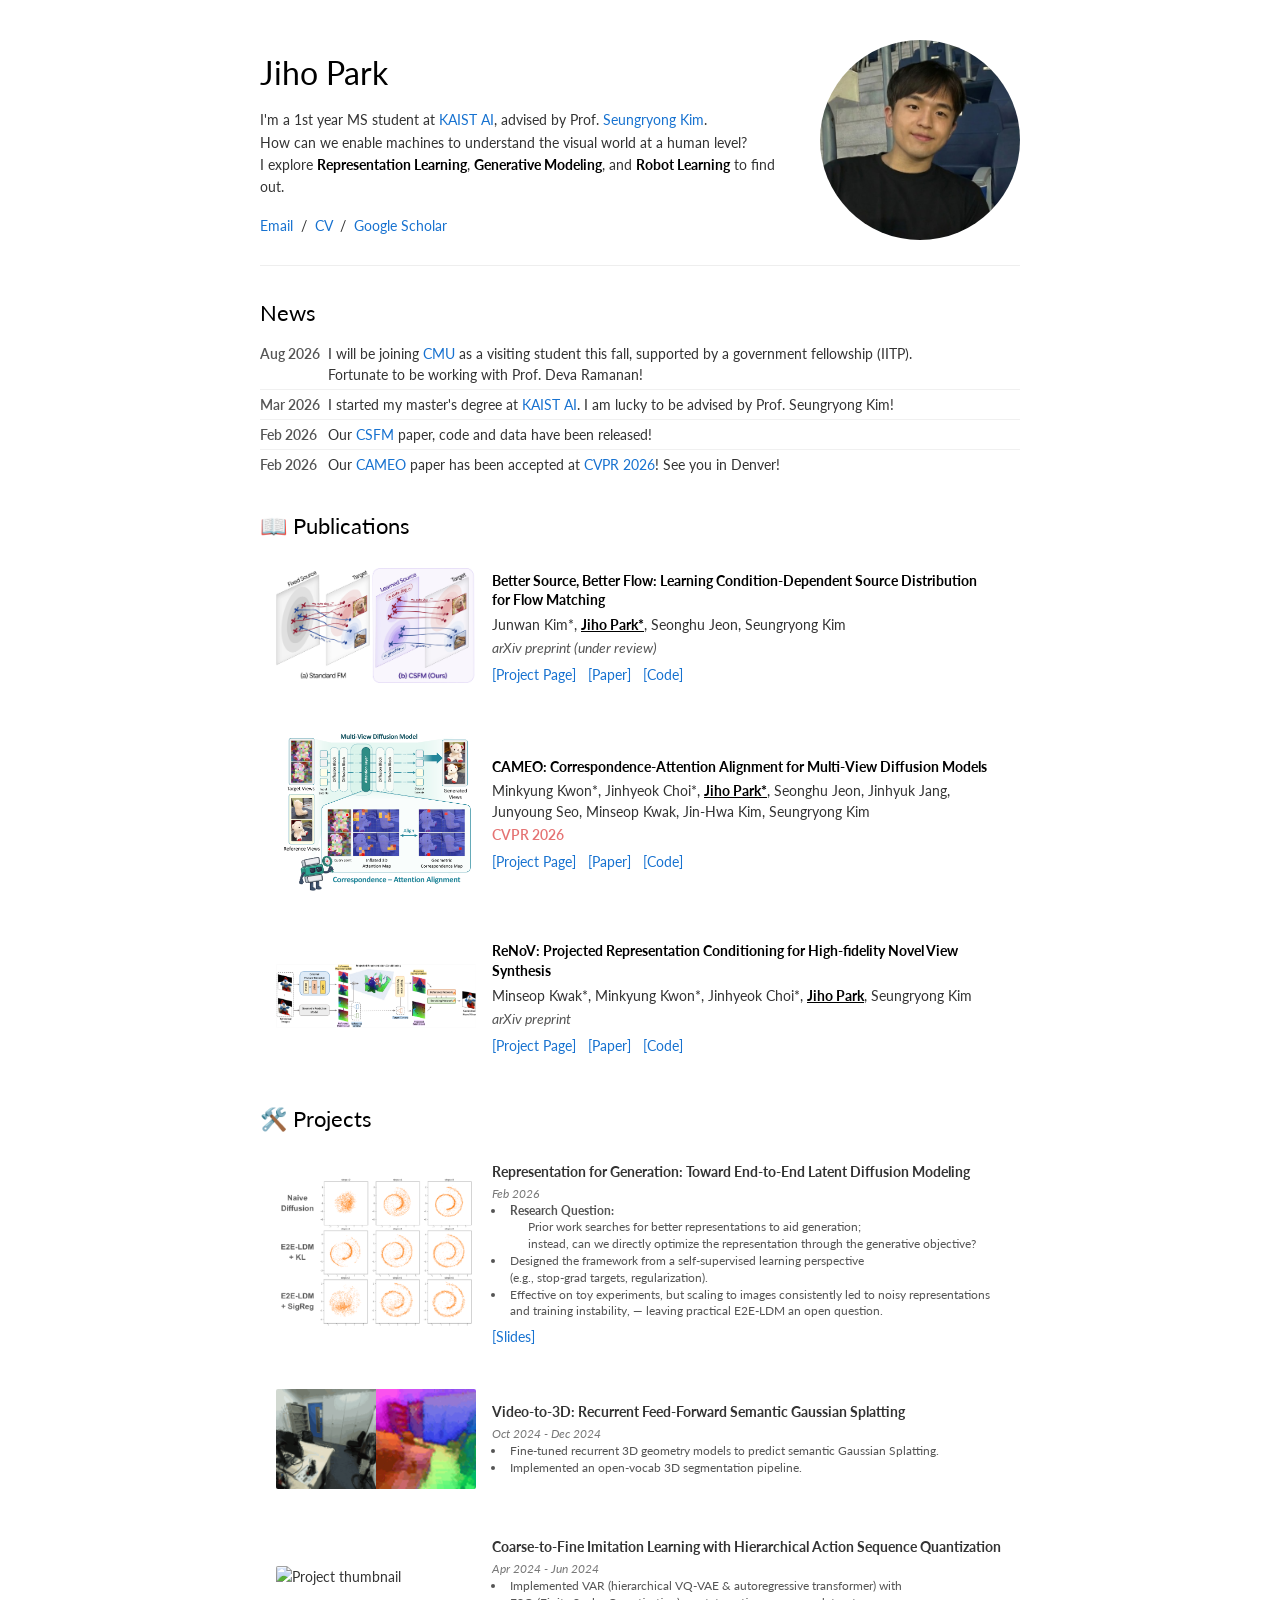
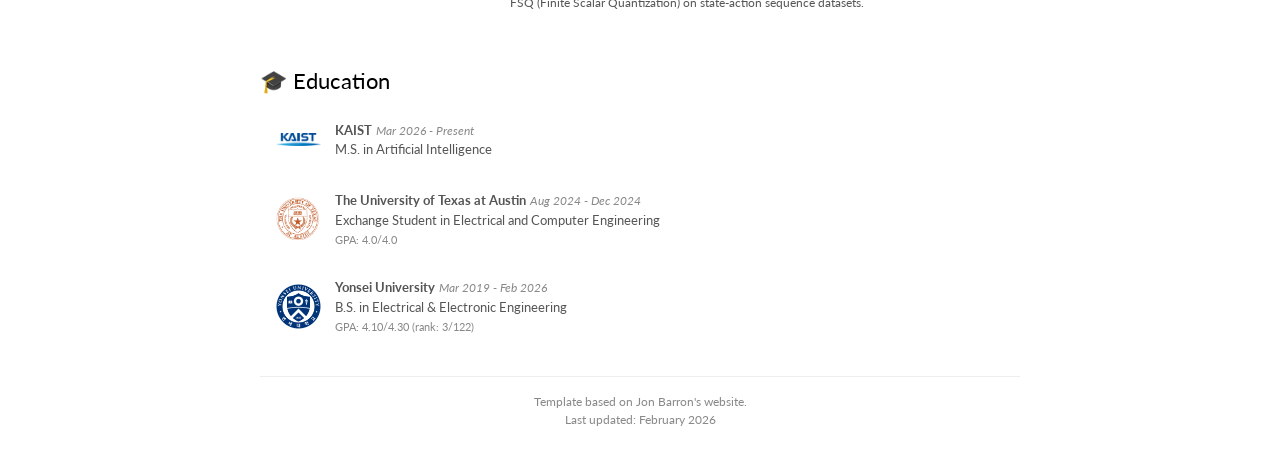
==== index.html @ e9a98a7d "d" ====
<!DOCTYPE HTML>
<html lang="en">
  <head>
    <meta http-equiv="Content-Type" content="text/html; charset=UTF-8">
    <title>Jiho Park</title>
    <meta name="author" content="Jiho Park">
    <meta name="viewport" content="width=device-width, initial-scale=1">
    <link rel="shortcut icon" href="images/favicon.ico" type="image/x-icon">
    <link rel="stylesheet" type="text/css" href="stylesheet.css">
  </head>

  <body>
    <div class="container">
      <!-- Introduction Section (seohong.me style) -->
      <section class="intro-section">
        <div class="intro-content">
          <h1 class="name"> Jiho Park</h1>
          <!-- 👋 Hi! -->
          <!-- <p class="pronunciation">[pronunciation guide]</p> -->

          <p class="bio">
            I'm a 1st year MS student at <a href="https://gsai.kaist.ac.kr/">KAIST AI</a>, advised by Prof. <a href="https://cvlab.kaist.ac.kr/">Seungryong Kim</a>. 
            <br> How can we enable machines to understand the visual world at a human level?
            <br> I explore <strong>Representation Learning</strong>, <strong>Generative Modeling</strong>, and <strong>Robot Learning</strong> to find out.
          </p>

          <p class="research-question"> 
            <!-- <em> How can we enable machine to understand the visual world in human-level where it can percieve, think, and action? 
              <br> Representation Learning? Generative Modeling? World Modeling?
              <br> My research goal is to build a generalizable visual foundation model that can percieve, think, and action.
            </em> -->

            <!-- <br> A1. Generative Modeling

                 <br> A2. Representation Learning

                 <br> A3. Both? -->

            </em>
          </p>

          <p class="links">
            <a href="mailto:jihop00@kaist.ac.kr">Email</a> &nbsp;/&nbsp;
            <a href="data/cv.pdf">CV</a> &nbsp;/&nbsp;
            <a href="https://scholar.google.com/citations?user=1nWhimQAAAAJ&hl">Google Scholar</a> 
            <!-- &nbsp;/&nbsp; -->
            <!-- <a href="https://github.com/">GitHub</a> &nbsp;/&nbsp; -->
            <!-- <a href="https://twitter.com/">Twitter</a> -->
          </p>
        </div>
        <div class="intro-photo">
          <img src="images/profile.JPG" alt="Profile photo">
        </div>
      </section>

      <!-- News Section -->
      <section class="news-section">
        <h2> News</h2>
        <ul class="news-list">
          <li><span class="news-date">Aug 2026</span><span class="news-text">I will be joining <a href="https://www.cmu.edu/">CMU</a> as a visiting student this fall, supported by a government fellowship (IITP). <br>Fortunate to be working with Prof. Deva Ramanan!</span></li>
          <li><span class="news-date">Mar 2026</span><span class="news-text">I started my master's degree at <a href="https://gsai.kaist.ac.kr/">KAIST AI</a>. I am lucky to be advised by Prof. Seungryong Kim!</span></li>
          <li><span class="news-date">Feb 2026</span><span class="news-text">Our <a href="https://junwankimm.github.io/CSFM/">CSFM</a> paper, code and data have been released!</span></li>
          <li><span class="news-date">Feb 2026</span><span class="news-text">Our <a href="https://cvlab-kaist.github.io/CAMEO/">CAMEO</a> paper has been accepted at <a href="https://cvpr.thecvf.com/">CVPR 2026</a>! See you in Denver!</span></li>
        </ul>
      </section>

      <!-- Research Section -->
      <section class="research-section">
        <h2>📖 Publications</h2>
        <!-- <p class="research-intro">
          I'm interested in [your research interests]. Representative papers are <span class="highlight">highlighted</span>.
        </p> -->

        <!-- Publications (whwjdqls.github.io style) -->
        <div class="publications">

          <!-- Example Publication 1 - Highlighted -->
          <div class="publication">
            <div class="pub-thumbnail">
              <img src="images/csfm.png" alt="Paper thumbnail">
            </div>
            <div class="pub-content">
              <a href="https://junwankimm.github.io/CSFM/" class="pub-title">Better Source, Better Flow: Learning Condition-Dependent Source Distribution 
                <br> for Flow Matching</a>
              <p class="pub-authors">
                <a href="https://junwankimm.github.io/">Junwan Kim*</a>,
                <strong>Jiho Park*</strong>,
                <a href="https://jeonseonghu.github.io/about-me">Seonghu Jeon</a>,
                <a href="https://cvlab.kaist.ac.kr/members">Seungryong Kim</a>
              </p>
              <p class="pub-venue"><em>arXiv preprint (under review)</em> </p>
              <!-- <p class="pub-description">
                A brief description of what this paper does and its main contribution to the field.
              </p> -->
              <p class="pub-links">
                <a href="https://junwankimm.github.io/CSFM/">[Project Page]</a>
                <a href="https://arxiv.org/abs/2602.05951">[Paper]</a>
                <a href="https://github.com/junwankimm/CSFM">[Code]</a>
              </p>
            </div>
          </div>

          <!-- CAMEO - CVPR 2026 -->
          <div class="publication">
            <div class="pub-thumbnail">
              <img src="images/cameo.png" alt="CAMEO thumbnail">
            </div>
            <div class="pub-content">
              <a href="https://cvlab-kaist.github.io/CAMEO/" class="pub-title">CAMEO: Correspondence-Attention Alignment for Multi-View Diffusion Models</a>
              <p class="pub-authors">
                <a href="https://mkxdxdxd.github.io/">Minkyung Kwon*</a>,
                <a href="https://wlsguur.github.io/">Jinhyeok Choi*</a>,
                <strong>Jiho Park*</strong>,
                <a href="https://jeonseonghu.github.io/about-me">Seonghu Jeon</a>,
                <a href="#">Jinhyuk Jang</a>,
                <a href="https://j0seo.github.io/">Junyoung Seo</a>,
                <a href="https://mskwak01.github.io/">Minseop Kwak</a>,
                <a href="https://wityworks.com/">Jin-Hwa Kim</a>,
                <a href="https://cvlab.kaist.ac.kr/members">Seungryong Kim</a>
              </p>
              <p class="pub-venue venue-top">CVPR 2026</p>
              <p class="pub-links">
                <a href="https://cvlab-kaist.github.io/CAMEO/">[Project Page]</a>
                <a href="https://arxiv.org/abs/2512.03045">[Paper]</a>
                <a href="https://github.com/cvlab-kaist/CAMEO">[Code]</a>
              </p>
            </div>
          </div>

          <!-- ReNoV - arXiv 2026 -->
          <div class="publication">
            <div class="pub-thumbnail">
              <img src="images/renov.png" alt="ReNoV thumbnail">
            </div>
            <div class="pub-content">
              <a href="https://cvlab-kaist.github.io/ReNoV/" class="pub-title">ReNoV: Projected Representation Conditioning for High-fidelity Novel View Synthesis</a>
              <p class="pub-authors">
                <a href="https://mskwak01.github.io/">Minseop Kwak*</a>,
                <a href="https://mkxdxdxd.github.io/">Minkyung Kwon*</a>,
                <a href="https://wlsguur.github.io/">Jinhyeok Choi*</a>,
                <strong>Jiho Park</strong>,
                <a href="https://cvlab.kaist.ac.kr/members">Seungryong Kim</a>
              </p>
              <p class="pub-venue"><em>arXiv preprint</em></p>
              <p class="pub-links">
                <a href="https://cvlab-kaist.github.io/ReNoV/">[Project Page]</a>
                <a href="https://arxiv.org/abs/2602.12003">[Paper]</a>
                <a href="https://github.com/cvlab-kaist/ReNoV">[Code]</a>
              </p>
            </div>
          </div>

        </div>
      </section>

      <!-- Project Section -->
      <section class="project-section">
        <h2> 🛠️ Projects</h2>

        <div class="projects">

          <!-- Representation for Generation -->
          <div class="project">
            <div class="proj-thumbnail">
              <img src="images/e2e-ldm.png" alt="Project thumbnail">
            </div>
            <div class="proj-content">
              <strong>Representation for Generation: Toward End-to-End Latent Diffusion Modeling</strong>
              <br> <span class="proj-date">Feb 2026</span>
              <br>
              <ul class="proj-description">
                <li> <strong>Research Question:</strong>
                    <span style="display: block; padding-left: 1.5em;">Prior work searches for better representations to aid generation;</span>
                    <span style="display: block; padding-left: 1.5em;">instead, can we directly optimize the representation through the generative objective?</span>
                </li>
                <li> Designed the framework from a self-supervised learning perspective 
                    <br> (e.g., stop-grad targets, regularization). </li>
                <li> Effective on toy experiments, but scaling to images consistently led to noisy representations and training instability, — leaving practical E2E-LDM an open question. </li>
              </ul>
              <p class="proj-links">
                <a href="https://docs.google.com/presentation/d/1nLIMrtkv_9oDBEzfxybGbmDqcLBP3L-6F0j5tY3vqeA/edit?usp=sharing">[Slides]</a>
              </p>
            </div>
          </div>

          <!-- Example Project 1 -->
          <div class="project">
            <div class="proj-thumbnail">
              <img src="images/lsm.gif" alt="Project thumbnail">
            </div>
            <div class="proj-content">
              <strong>Video-to-3D: Recurrent Feed-Forward Semantic Gaussian Splatting</strong>
              <br> <span class="proj-date">Oct 2024 - Dec 2024</span>
              <br> 
              <ul class="proj-description">
                <li> Fine-tuned recurrent 3D geometry models to predict semantic Gaussian Splatting. </li>
                <li> Implemented an open-vocab 3D segmentation pipeline. </li>
              
              </ul>
              <!-- <p class="proj-links">
                <a href="#">[Demo]</a>
                <a href="#">[Code]</a>
              </p> -->
            </div>
          </div>

          <!-- Example Project 1 -->
          <div class="project">
            <div class="proj-thumbnail">
              <img src="images/varpolicy.gif" alt="Project thumbnail">
            </div>
            <div class="proj-content">
              <strong> Coarse-to-Fine Imitation Learning with Hierarchical Action Sequence Quantization</strong> 
              <br> <span class="proj-date">Apr 2024 - Jun 2024</span>
              <ul class="proj-description">
                <li> Implemented VAR (hierarchical VQ-VAE & autoregressive transformer) with
                  <br> FSQ (Finite Scalar Quantization) on state-action sequence datasets.</li>
              </ul>
              <!-- <br> - align -->
              <!-- <p class="proj-description">
                A short description of the project and what it does.
              </p> -->
              <!-- <p class="proj-links">
                <a href="#">[Demo]</a>
                <a href="#">[Code]</a>
              </p> -->
            </div>
          </div>


        </div>
      </section>

      <!-- Education Section -->
      <section class="education-section">
        <h2>🎓 Education</h2>
        <div class="education">
          <div class="edu-item">
            <div class="edu-logo">
              <img src="images/kaist_logo.png" alt="KAIST">
            </div>
            <div class="edu-content">
              <strong><a href="https://gsai.kaist.ac.kr/">KAIST</a></strong>
              <span class="edu-date">Mar 2026 - Present</span>
              <br><span class="edu-degree">M.S. in Artificial Intelligence</span>
            </div>
          </div>
          <div class="edu-item">
            <div class="edu-logo">
              <img src="images/utaustin_logo.png" alt="UT Austin">
            </div>
            <div class="edu-content">
              <strong><a href="https://www.ece.utexas.edu/">The University of Texas at Austin</a></strong>
              <span class="edu-date">Aug 2024 - Dec 2024</span>
              <br><span class="edu-degree">Exchange Student in Electrical and Computer Engineering</span>
              <br><span class="edu-gpa">GPA: 4.0/4.0</span>
            </div>
          </div>
          <div class="edu-item">
            <div class="edu-logo">
              <img src="images/yonsei_logo.png" alt="Yonsei University">
            </div>
            <div class="edu-content">
              <strong><a href="https://ee.yonsei.ac.kr/">Yonsei University</a></strong>
              <span class="edu-date">Mar 2019 - Feb 2026</span>
              <br><span class="edu-degree">B.S. in Electrical & Electronic Engineering</span>
              <br><span class="edu-gpa">GPA: 4.10/4.30 (rank: 3/122) </span>
            </div>
          </div>
        </div>
      </section>

      <!-- Footer -->
      <footer>
        <p>
          Template based on <a href="https://github.com/jonbarron/jonbarron.github.io">Jon Barron's website</a>.
          <br>
          Last updated: February 2026
        </p>
      </footer>
    </div>
  </body>
</html>
---- stylesheet.css ----
/* Google Fonts */
@import url('https://fonts.googleapis.com/css2?family=Lato:ital,wght@0,400;0,700;1,400&display=swap');

/* Reset and Base Styles */
* {
  margin: 0;
  padding: 0;
  box-sizing: border-box;
}

body {
  font-family: 'Lato', Verdana, Helvetica, sans-serif;
  font-size: 14px;
  line-height: 1.5;
  color: #333;
  background-color: #fff;
}

/* Container - matches Jon Barron template (800px) */
.container {
  max-width: 800px;
  margin: 0 auto;
  padding: 20px;
}

/* Links */
a {
  color: #1772d0;
  text-decoration: none;
}

a:hover {
  color: #f09228;
}

/* ==================== */
/* Introduction Section */
/* (seohong.me style)   */
/* ==================== */

.intro-section {
  display: flex;
  align-items: center;
  gap: 30px;
  margin-bottom: 30px;
  padding: 20px 0;
  border-bottom: 1px solid #eee;
}

.intro-content {
  flex: 1;
}

.intro-photo {
  flex-shrink: 0;
}

.intro-photo img {
  width: 200px;
  height: 200px;
  object-fit: cover;
  border-radius: 50%;
}

/* Name - prominent */
.name {
  font-size: 32px;
  font-weight: 400;
  color: #000;
  margin-bottom: 12px;
}

/* Pronunciation guide */
.pronunciation {
  font-size: 13px;
  color: #666;
  margin-bottom: 16px;
}

/* Bio paragraph */
.bio {
  font-size: 14px;
  line-height: 1.6;
  margin-bottom: 12px;
  color: #333;
}

.bio strong {
  color: #000;
}

/* Research question/statement */
.research-question {
  font-size: 14px;
  color: #555;
  margin-bottom: 16px;
  font-style: italic;
}

/* Links row */
.links {
  font-size: 14px;
  margin-top: 16px;
}

.links a {
  font-weight: 400;
}

/* ==================== */
/* Research Section     */
/* ==================== */

.news-section {
  margin-bottom: 30px;
}

.news-section h2 {
  font-size: 22px;
  font-weight: 400;
  color: #000;
  margin-bottom: 10px;
}

.news-list {
  list-style: none;
  padding: 0;
  margin: 0;
  font-size: 14px;
  color: #333;
  display: grid;
  grid-template-columns: max-content 1fr;
  column-gap: 8px;
}

.news-list li {
  display: grid;
  grid-template-columns: subgrid;
  grid-column: 1 / -1;
  padding: 4px 0;
  border-bottom: 1px solid #f0f0f0;
}

.news-list li:last-child {
  border-bottom: none;
}

.news-date {
  font-weight: 600;
  color: #555;
  white-space: nowrap;
}

.research-section {
  margin-bottom: 30px;
}

.research-section h2 {
  font-size: 22px;
  font-weight: 400;
  color: #000;
  margin-bottom: 10px;
}

.research-intro {
  font-size: 14px;
  color: #555;
  margin-bottom: 20px;
}

/* Highlight text */
span.highlight {
  background-color: #ffffd0;
  padding: 1px 3px;
}

/* ==================== */
/* Publications         */
/* (whwjdqls.github.io) */
/* ==================== */

.publications {
  display: flex;
  flex-direction: column;
  gap: 10px;
}

.publication {
  display: flex;
  align-items: center;
  gap: 16px;
  padding: 16px;
  border-radius: 4px;
}

.publication:hover {
  background-color: #f9f9f9;
}

/* Highlighted publication */
.publication.highlighted {
  background-color: #ffffd0;
}

.publication.highlighted:hover {
  background-color: #ffffc0;
}

/* Thumbnail */
.pub-thumbnail {
  flex-shrink: 0;
  width: 200px;
}

.pub-thumbnail img {
  width: 200px;
  height: auto;
  object-fit: contain;
  border-radius: 2px;
}

/* Publication content */
.pub-content {
  flex: 1;
}

/* Paper title */
.pub-title {
  font-size: 14px;
  font-weight: 700;
  color: #000;
  line-height: 1.4;
  display: block;
  margin-bottom: 4px;
}

.pub-title:hover {
  color: #1772d0;
}

/* Authors */
.pub-authors {
  font-size: 14px;
  color: #333;
  margin-bottom: 2px;
}

.pub-authors strong {
  color: #000;
  text-decoration: underline;
}

.pub-authors a {
  color: #333;
}

.pub-authors a:hover {
  color: #1772d0;
}

/* Venue */
.pub-venue {
  font-size: 14px;
  color: #555;
  margin-bottom: 6px;
}

/* Top venue highlight (CVPR, ICCV, NeurIPS, etc.) */
.pub-venue.venue-top {
  color: #e57373;
  font-weight: 600;
}

/* Award/highlight badge */
.pub-award {
  display: inline-block;
  background-color: #d9534f;
  color: white;
  font-size: 10px;
  font-weight: 700;
  padding: 1px 6px;
  border-radius: 2px;
  margin-left: 6px;
  text-transform: uppercase;
}

/* Description */
.pub-description {
  font-size: 14px;
  color: #555;
  line-height: 1.4;
  margin-bottom: 4px;
}

/* Links */
.pub-links {
  font-size: 14px;
}

.pub-links a {
  margin-right: 8px;
  color: #1772d0;
}

.pub-links a:hover {
  color: #f09228;
}

/* ==================== */
/* Projects Section     */
/* (simpler, less emphasis) */
/* ==================== */

.project-section {
  margin-bottom: 30px;
}

.project-section h2 {
  font-size: 22px;
  font-weight: 400;
  color: #000;
  margin-bottom: 10px;
}

.projects {
  display: flex;
  flex-direction: column;
  gap: 10px;
}

.project {
  display: flex;
  align-items: center;
  gap: 16px;
  padding: 16px;
  border-radius: 4px;
}

.project:hover {
  background-color: #f9f9f9;
}

/* Project thumbnail */
.proj-thumbnail {
  flex-shrink: 0;
  width: 200px;
}

.proj-thumbnail img {
  width: 200px;
  height: auto;
  object-fit: contain;
  border-radius: 2px;
}

/* Project content */
.proj-content {
  flex: 1;
}

/* Project title */
.proj-title {
  font-size: 14px;
  font-weight: 700;
  color: #1772d0;
  line-height: 1.4;
  display: block;
  margin-bottom: 4px;
}

.proj-title:hover {
  color: #f09228;
}

/* Project description */
.proj-description {
  font-size: 14px;
  color: #555;
  line-height: 1.4;
  margin-bottom: 6px;
}

ul.proj-description {
  padding-left: 1.2em;
  margin: 0 0 6px 0;
  font-size: 12px;
}

ul.proj-description li {
  padding-left: 0.3em;
}

.proj-date {
  font-size: 12px;
  color: #777;
  font-style: italic;
}

/* Project links */
.proj-links {
  font-size: 14px;
}

.proj-links a {
  margin-right: 8px;
  color: #1772d0;
}

.proj-links a:hover {
  color: #f09228;
}

/* ==================== */
/* Education Section    */
/* ==================== */

.education-section {
  margin-bottom: 30px;
}

.education-section h2 {
  font-size: 22px;
  font-weight: 400;
  color: #000;
  margin-bottom: 10px;
}

.education {
  display: flex;
  flex-direction: column;
  gap: 8px;
}

.edu-item {
  display: flex;
  align-items: center;
  gap: 14px;
  padding: 10px 16px;
  border-radius: 4px;
}

.edu-item:hover {
  background-color: #f9f9f9;
}

.edu-logo {
  flex-shrink: 0;
  width: 45px;
  height: 45px;
}

.edu-logo img {
  width: 45px;
  height: 45px;
  object-fit: contain;
}

.edu-content {
  flex: 1;
  line-height: 1.4;
}

.edu-content strong {
  color: #000;
  font-weight: 700;
  font-size: 14px;
}

.edu-content a {
  color: #555;
  font-size: 13px;
}

.edu-content a:hover {
  color: #1772d0;
}

.edu-date {
  font-size: 12px;
  color: #888;
  font-style: italic;
  margin-left: auto;
  white-space: nowrap;
}

.edu-degree {
  font-size: 13px;
  color: #555;
}

.edu-gpa {
  font-size: 11px;
  color: #888;
}

/* ==================== */
/* Footer               */
/* ==================== */

footer {
  margin-top: 30px;
  padding-top: 16px;
  border-top: 1px solid #eee;
  text-align: center;
}

footer p {
  font-size: 12px;
  color: #888;
}

footer a {
  color: #888;
}

footer a:hover {
  color: #1772d0;
}

/* ==================== */
/* Responsive Design    */
/* ==================== */

@media (max-width: 768px) {
  .intro-section {
    flex-direction: column-reverse;
    text-align: center;
    gap: 16px;
  }

  .intro-photo {
    margin: 0 auto;
  }

  .name {
    font-size: 28px;
  }

  .research-question {
    border-left: none;
    padding-left: 0;
    text-align: center;
  }

  .publication {
    flex-direction: column;
    align-items: center;
    text-align: center;
  }

  .pub-thumbnail {
    width: 100%;
    max-width: 200px;
  }

  .pub-thumbnail img {
    width: 100%;
    max-width: 200px;
  }

  .project {
    flex-direction: column;
    align-items: center;
    text-align: center;
  }

  .proj-thumbnail {
    width: 100%;
    max-width: 200px;
  }

  .proj-thumbnail img {
    width: 100%;
    max-width: 200px;
  }
}

@media (max-width: 480px) {
  .container {
    padding: 16px 12px;
  }

  .name {
    font-size: 24px;
  }
}
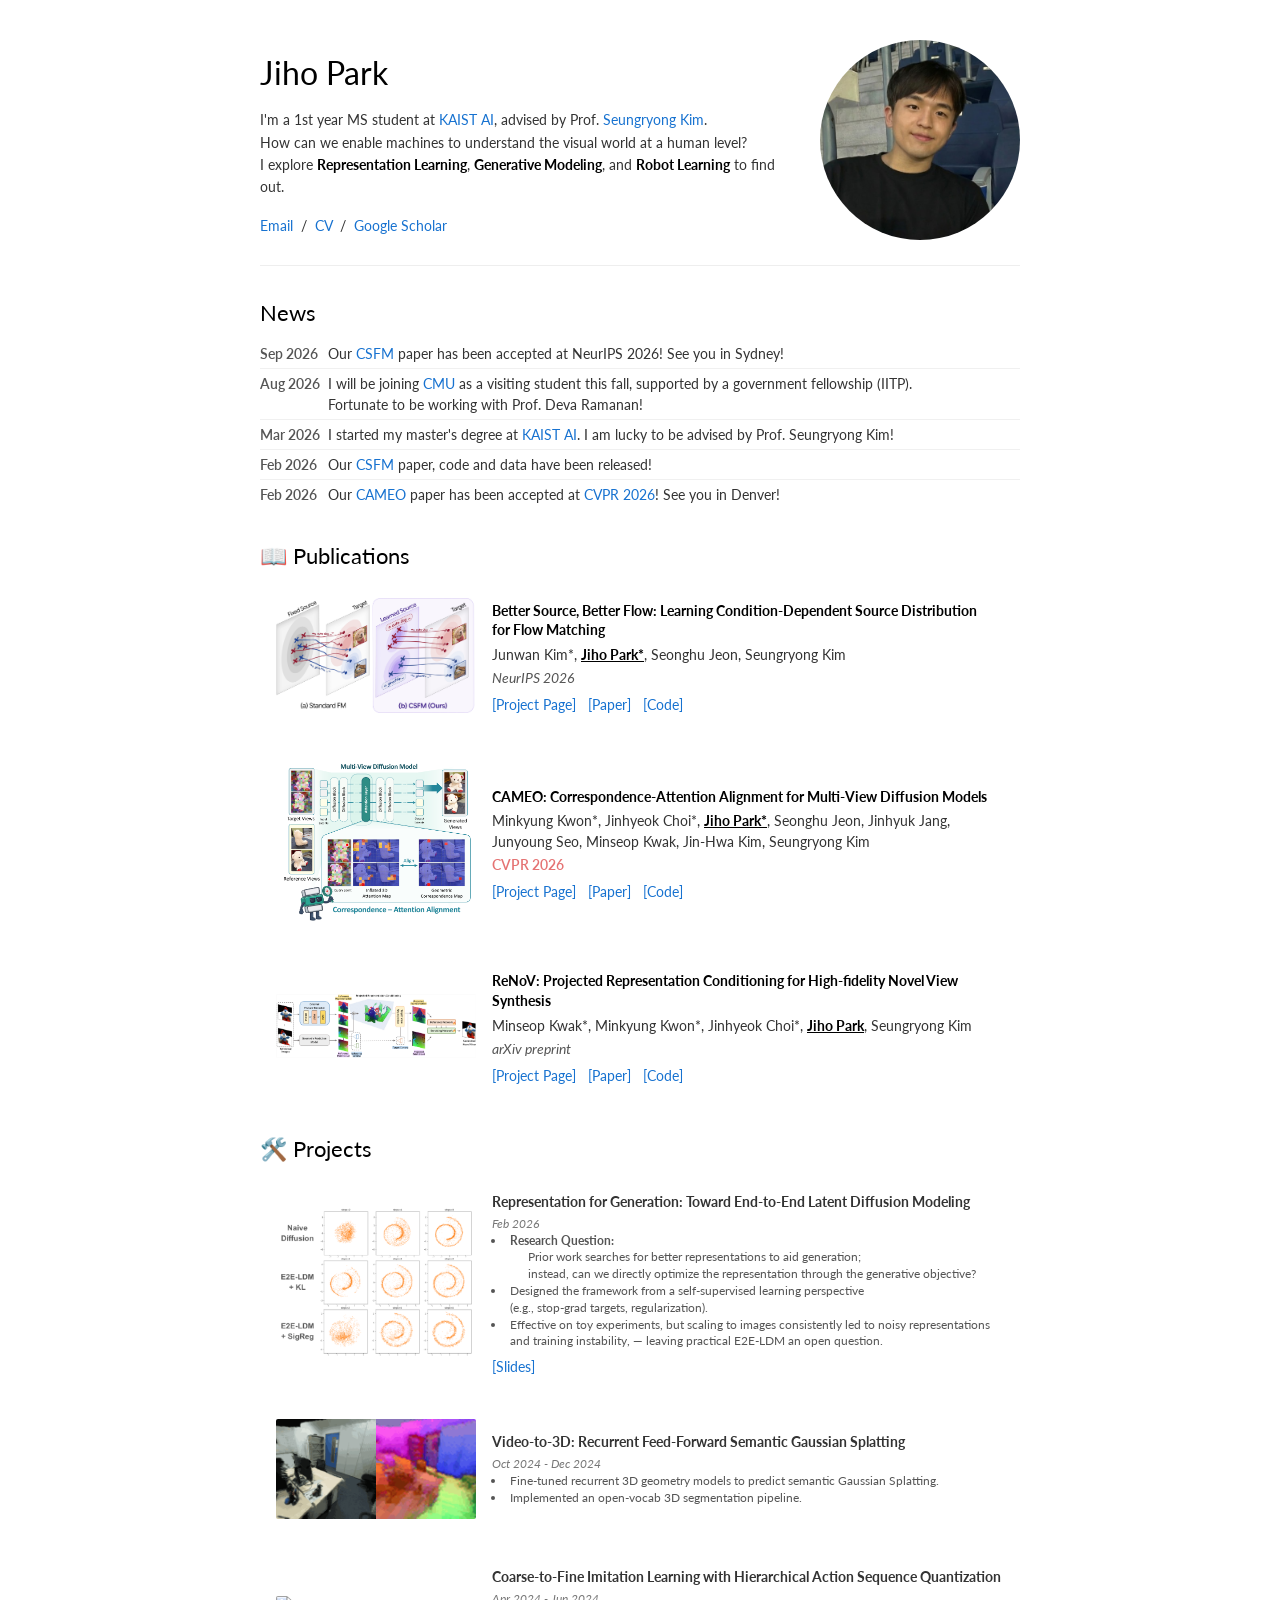
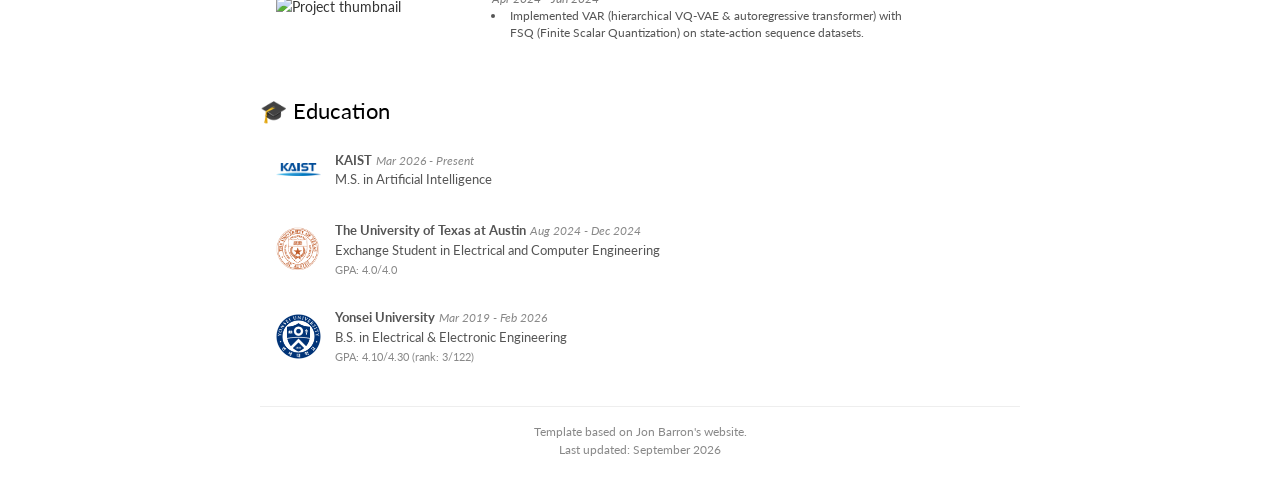
==== commit d4b57b26: "Update CSFM NeurIPS 2026 announcement" ====
--- a/index.html
+++ b/index.html
@@ -57,6 +57,7 @@
       <section class="news-section">
         <h2> News</h2>
         <ul class="news-list">
+          <li><span class="news-date">Sep 2026</span><span class="news-text">Our <a href="https://junwankimm.github.io/CSFM/">CSFM</a> paper has been accepted at NeurIPS 2026! See you in Sydney!</span></li>
           <li><span class="news-date">Aug 2026</span><span class="news-text">I will be joining <a href="https://www.cmu.edu/">CMU</a> as a visiting student this fall, supported by a government fellowship (IITP). <br>Fortunate to be working with Prof. Deva Ramanan!</span></li>
           <li><span class="news-date">Mar 2026</span><span class="news-text">I started my master's degree at <a href="https://gsai.kaist.ac.kr/">KAIST AI</a>. I am lucky to be advised by Prof. Seungryong Kim!</span></li>
           <li><span class="news-date">Feb 2026</span><span class="news-text">Our <a href="https://junwankimm.github.io/CSFM/">CSFM</a> paper, code and data have been released!</span></li>
@@ -88,7 +89,7 @@
                 <a href="https://jeonseonghu.github.io/about-me">Seonghu Jeon</a>,
                 <a href="https://cvlab.kaist.ac.kr/members">Seungryong Kim</a>
               </p>
-              <p class="pub-venue"><em>arXiv preprint (under review)</em> </p>
+              <p class="pub-venue"><em>NeurIPS 2026</em></p>
               <!-- <p class="pub-description">
                 A brief description of what this paper does and its main contribution to the field.
               </p> -->
@@ -275,7 +276,7 @@
         <p>
           Template based on <a href="https://github.com/jonbarron/jonbarron.github.io">Jon Barron's website</a>.
           <br>
-          Last updated: February 2026
+          Last updated: September 2026
         </p>
       </footer>
     </div>
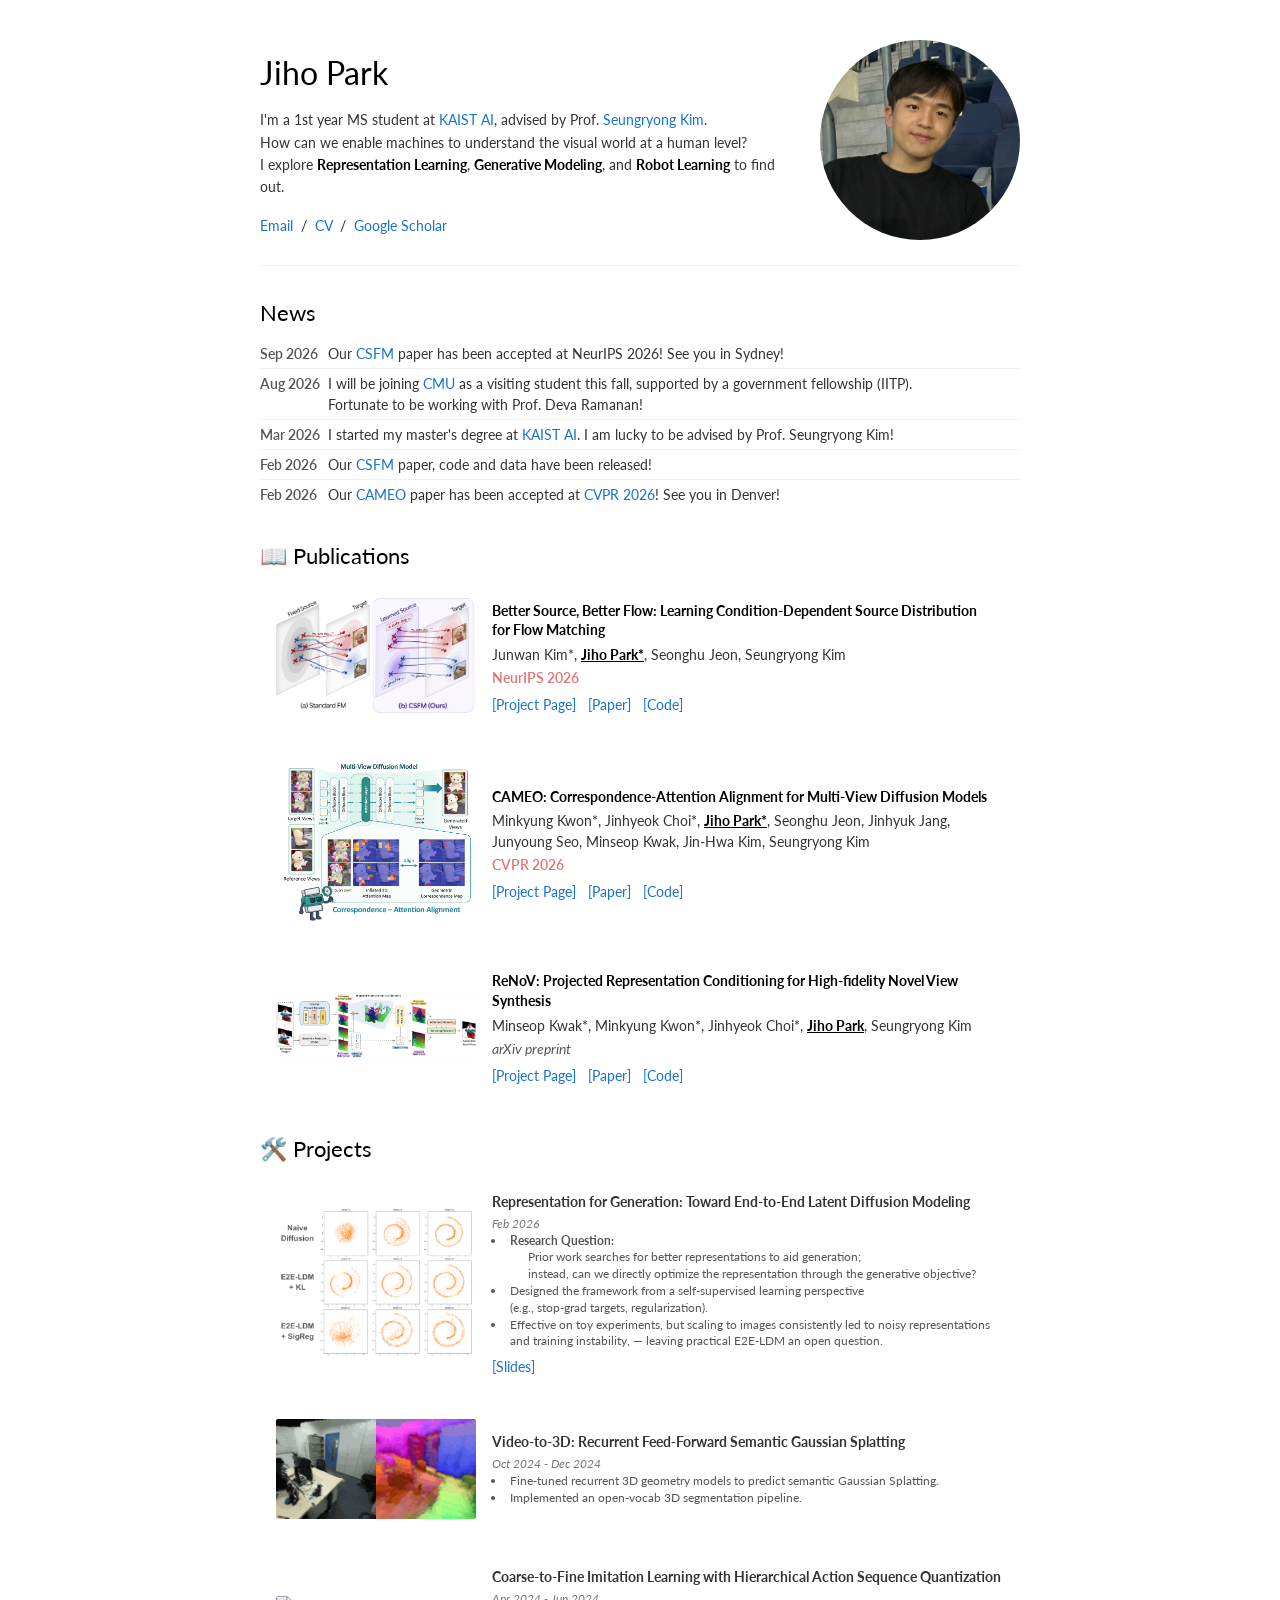
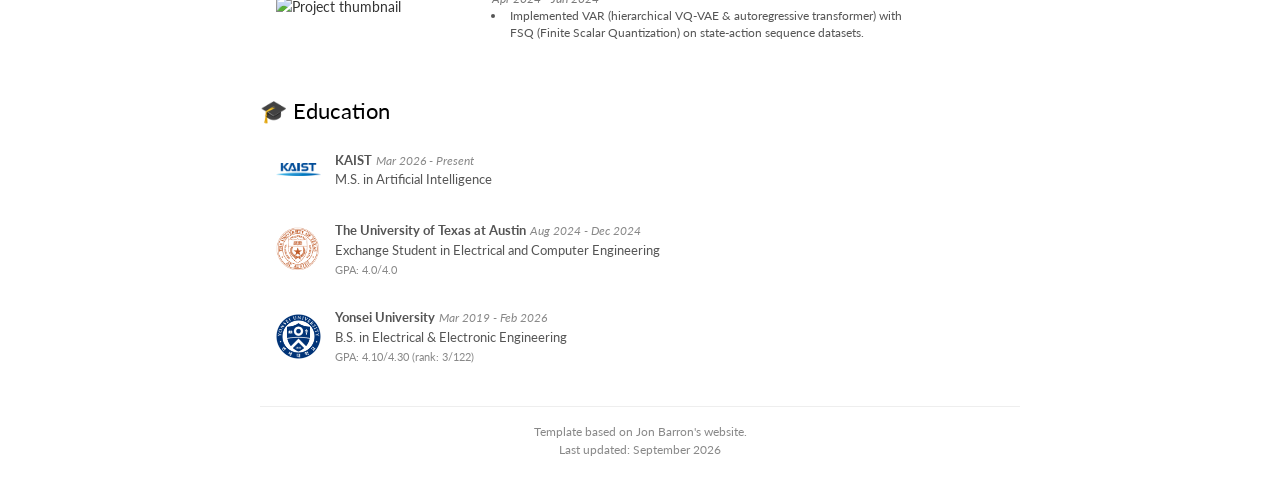
==== commit 97922f55: "Match NeurIPS venue styling to CVPR" ====
--- a/index.html
+++ b/index.html
@@ -89,7 +89,7 @@
                 <a href="https://jeonseonghu.github.io/about-me">Seonghu Jeon</a>,
                 <a href="https://cvlab.kaist.ac.kr/members">Seungryong Kim</a>
               </p>
-              <p class="pub-venue"><em>NeurIPS 2026</em></p>
+              <p class="pub-venue venue-top">NeurIPS 2026</p>
               <!-- <p class="pub-description">
                 A brief description of what this paper does and its main contribution to the field.
               </p> -->
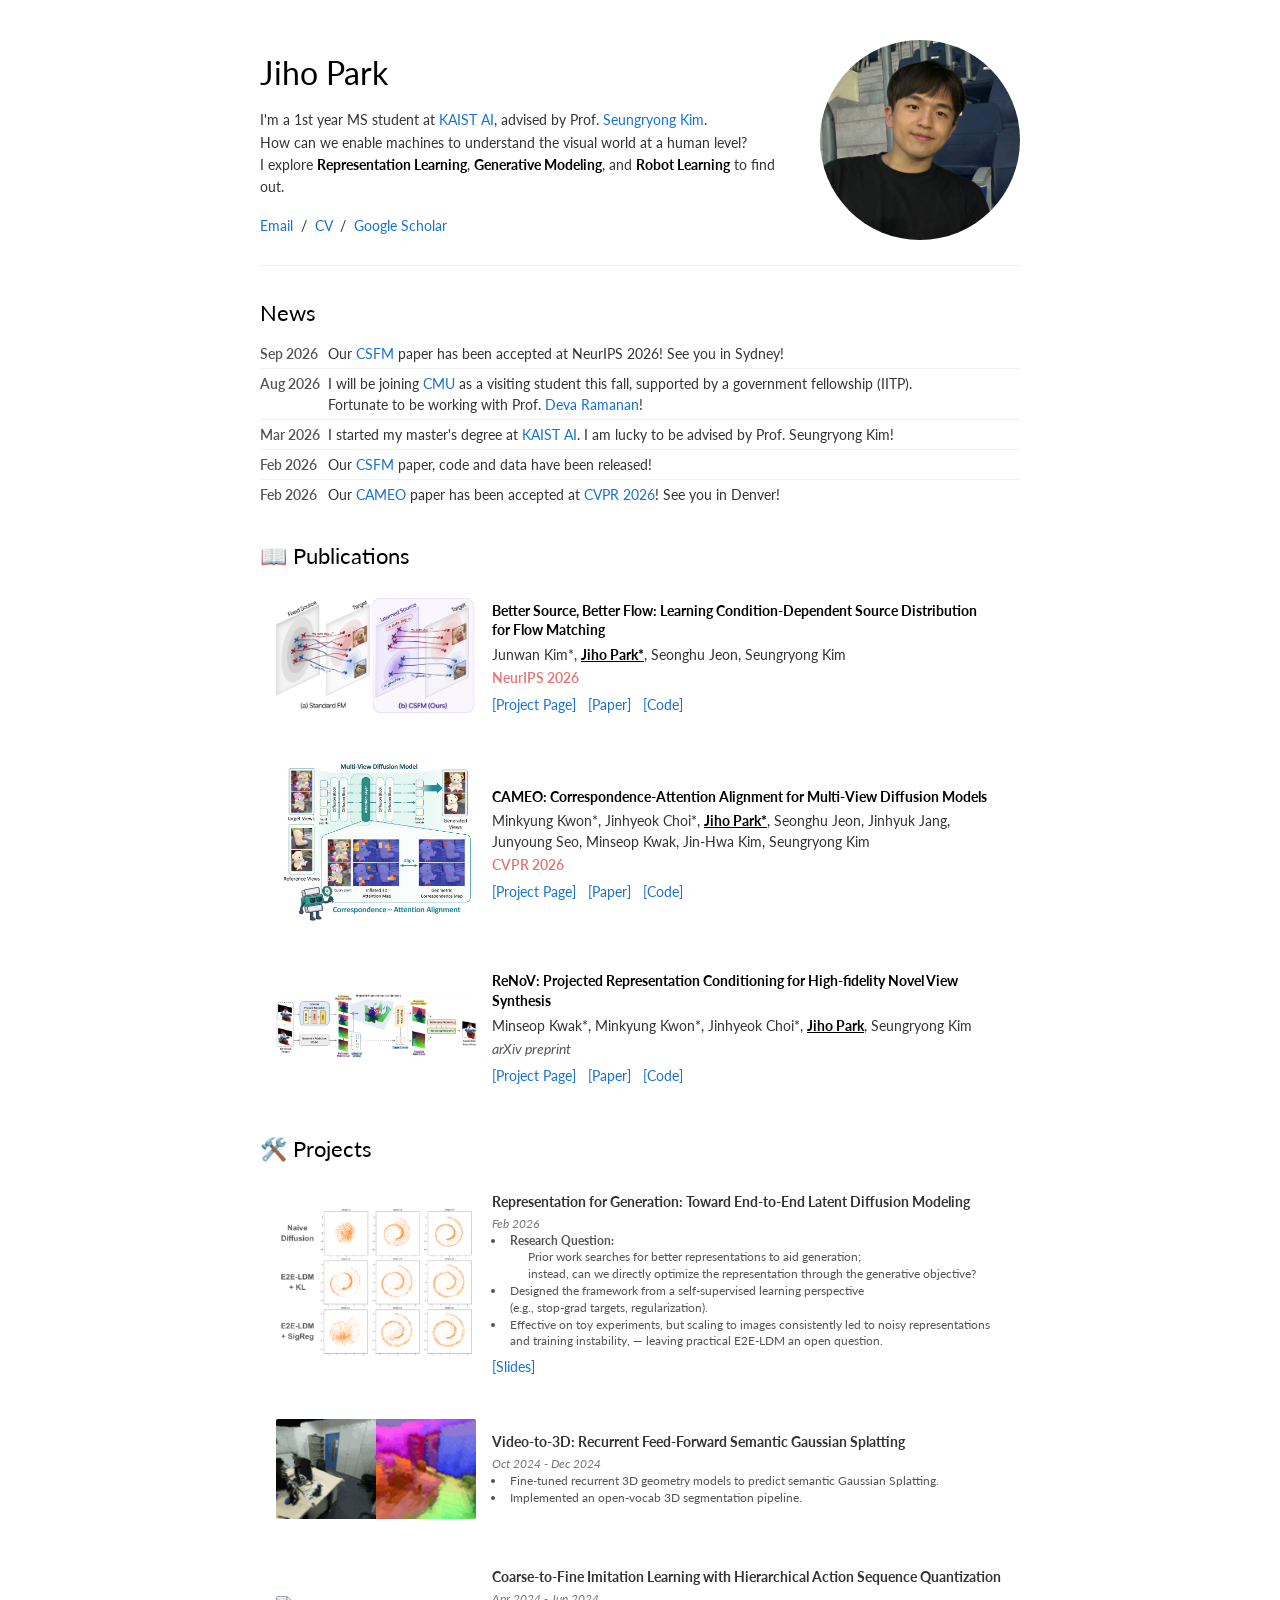
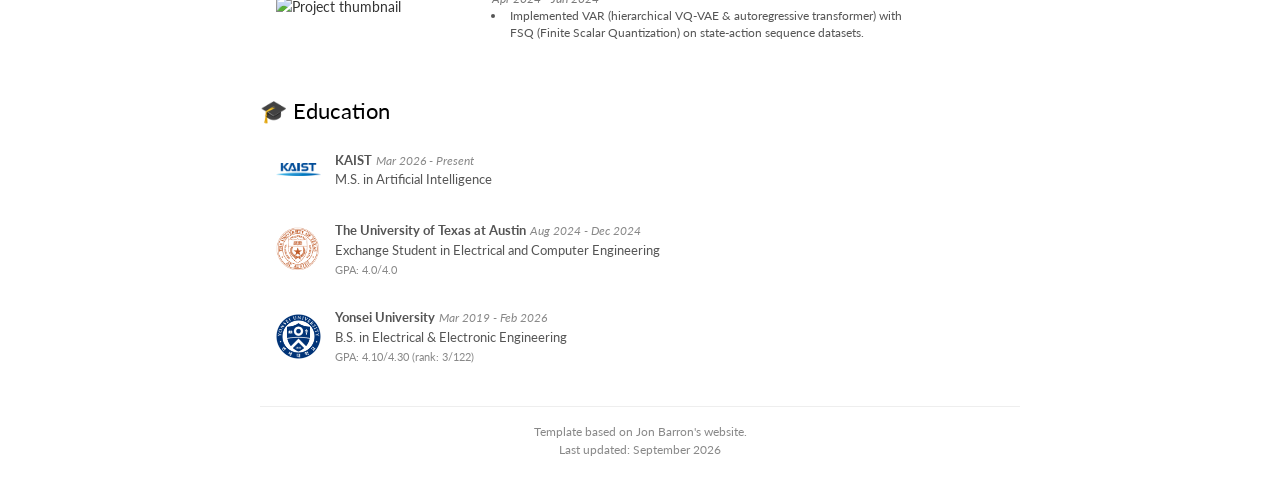
==== commit 25eb189f: "Link Deva Ramanan Google Scholar profile" ====
--- a/index.html
+++ b/index.html
@@ -58,7 +58,7 @@
         <h2> News</h2>
         <ul class="news-list">
           <li><span class="news-date">Sep 2026</span><span class="news-text">Our <a href="https://junwankimm.github.io/CSFM/">CSFM</a> paper has been accepted at NeurIPS 2026! See you in Sydney!</span></li>
-          <li><span class="news-date">Aug 2026</span><span class="news-text">I will be joining <a href="https://www.cmu.edu/">CMU</a> as a visiting student this fall, supported by a government fellowship (IITP). <br>Fortunate to be working with Prof. Deva Ramanan!</span></li>
+          <li><span class="news-date">Aug 2026</span><span class="news-text">I will be joining <a href="https://www.cmu.edu/">CMU</a> as a visiting student this fall, supported by a government fellowship (IITP). <br>Fortunate to be working with Prof. <a href="https://scholar.google.com/citations?hl=en&amp;user=9B8PoXUAAAAJ">Deva Ramanan</a>!</span></li>
           <li><span class="news-date">Mar 2026</span><span class="news-text">I started my master's degree at <a href="https://gsai.kaist.ac.kr/">KAIST AI</a>. I am lucky to be advised by Prof. Seungryong Kim!</span></li>
           <li><span class="news-date">Feb 2026</span><span class="news-text">Our <a href="https://junwankimm.github.io/CSFM/">CSFM</a> paper, code and data have been released!</span></li>
           <li><span class="news-date">Feb 2026</span><span class="news-text">Our <a href="https://cvlab-kaist.github.io/CAMEO/">CAMEO</a> paper has been accepted at <a href="https://cvpr.thecvf.com/">CVPR 2026</a>! See you in Denver!</span></li>
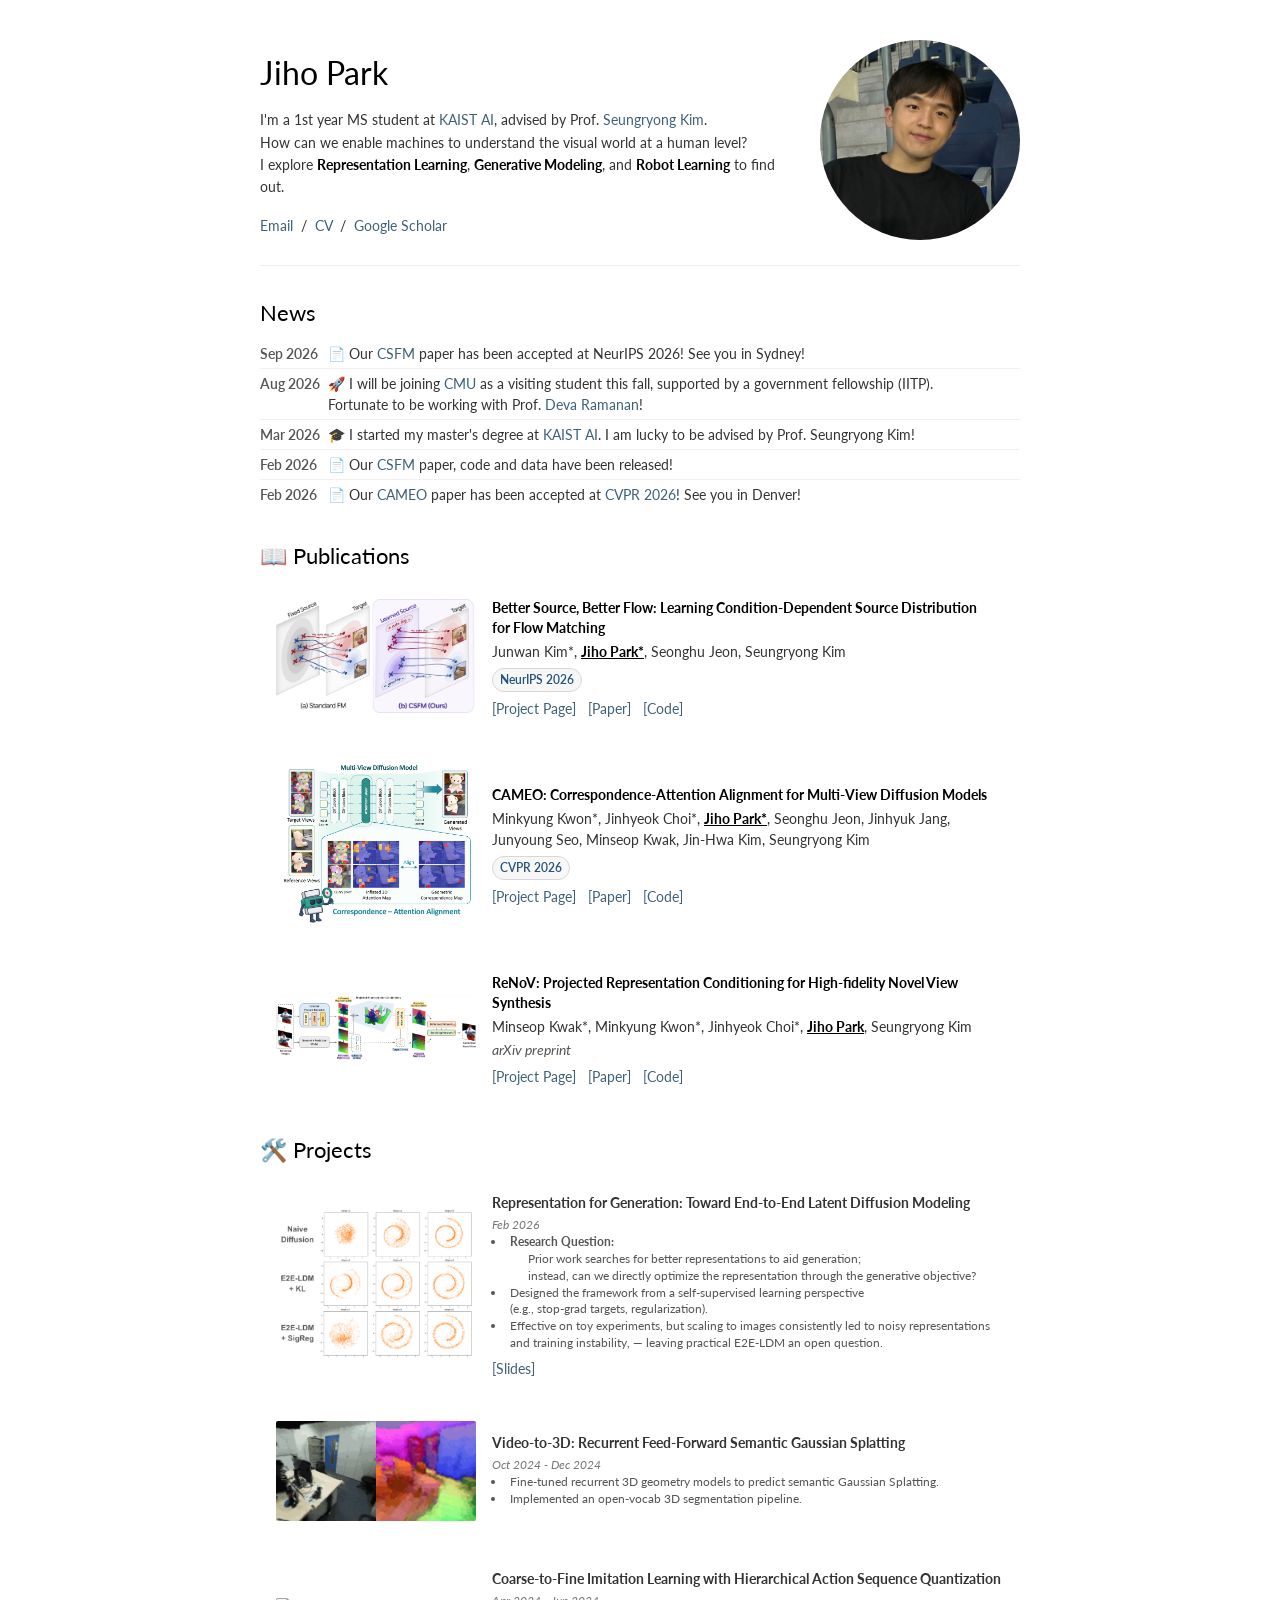
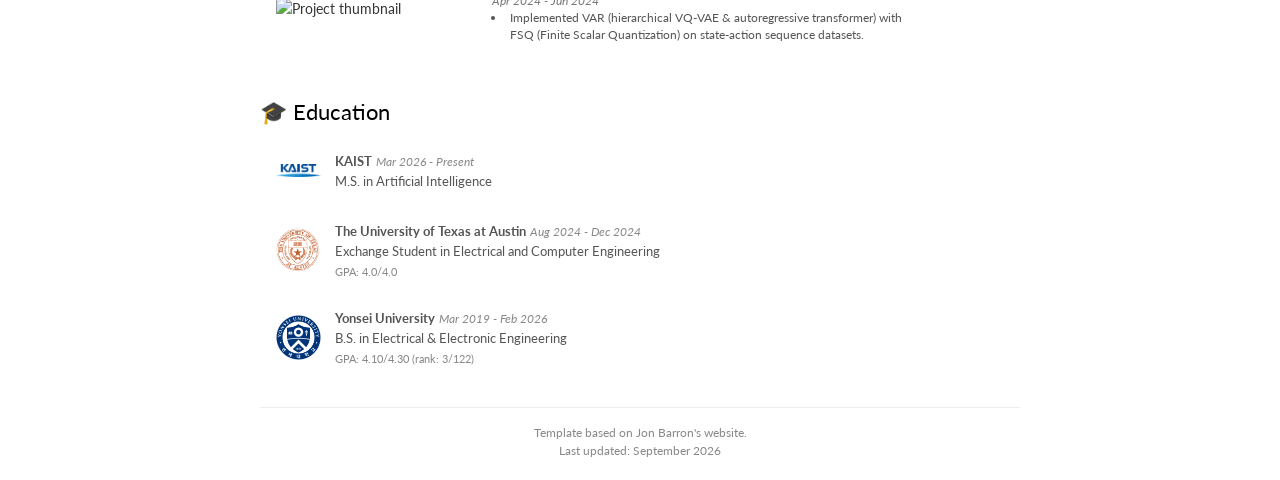
==== commit 5901b6af: "Add emojis to news items" ====
--- a/index.html
+++ b/index.html
@@ -57,11 +57,11 @@
       <section class="news-section">
         <h2> News</h2>
         <ul class="news-list">
-          <li><span class="news-date">Sep 2026</span><span class="news-text">Our <a href="https://junwankimm.github.io/CSFM/">CSFM</a> paper has been accepted at NeurIPS 2026! See you in Sydney!</span></li>
-          <li><span class="news-date">Aug 2026</span><span class="news-text">I will be joining <a href="https://www.cmu.edu/">CMU</a> as a visiting student this fall, supported by a government fellowship (IITP). <br>Fortunate to be working with Prof. <a href="https://scholar.google.com/citations?hl=en&amp;user=9B8PoXUAAAAJ">Deva Ramanan</a>!</span></li>
-          <li><span class="news-date">Mar 2026</span><span class="news-text">I started my master's degree at <a href="https://gsai.kaist.ac.kr/">KAIST AI</a>. I am lucky to be advised by Prof. Seungryong Kim!</span></li>
-          <li><span class="news-date">Feb 2026</span><span class="news-text">Our <a href="https://junwankimm.github.io/CSFM/">CSFM</a> paper, code and data have been released!</span></li>
-          <li><span class="news-date">Feb 2026</span><span class="news-text">Our <a href="https://cvlab-kaist.github.io/CAMEO/">CAMEO</a> paper has been accepted at <a href="https://cvpr.thecvf.com/">CVPR 2026</a>! See you in Denver!</span></li>
+          <li><span class="news-date">Sep 2026</span><span class="news-text">📄 Our <a href="https://junwankimm.github.io/CSFM/">CSFM</a> paper has been accepted at NeurIPS 2026! See you in Sydney!</span></li>
+          <li><span class="news-date">Aug 2026</span><span class="news-text">🚀 I will be joining <a href="https://www.cmu.edu/">CMU</a> as a visiting student this fall, supported by a government fellowship (IITP). <br>Fortunate to be working with Prof. <a href="https://scholar.google.com/citations?hl=en&amp;user=9B8PoXUAAAAJ">Deva Ramanan</a>!</span></li>
+          <li><span class="news-date">Mar 2026</span><span class="news-text">🎓 I started my master's degree at <a href="https://gsai.kaist.ac.kr/">KAIST AI</a>. I am lucky to be advised by Prof. Seungryong Kim!</span></li>
+          <li><span class="news-date">Feb 2026</span><span class="news-text">📄 Our <a href="https://junwankimm.github.io/CSFM/">CSFM</a> paper, code and data have been released!</span></li>
+          <li><span class="news-date">Feb 2026</span><span class="news-text">📄 Our <a href="https://cvlab-kaist.github.io/CAMEO/">CAMEO</a> paper has been accepted at <a href="https://cvpr.thecvf.com/">CVPR 2026</a>! See you in Denver!</span></li>
         </ul>
       </section>
 
--- a/stylesheet.css
+++ b/stylesheet.css
@@ -25,12 +25,12 @@
 
 /* Links */
 a {
-  color: #1772d0;
+  color: #3f6178;
   text-decoration: none;
 }
 
 a:hover {
-  color: #f09228;
+  color: #1772d0;
 }
 
 /* ==================== */
@@ -265,10 +265,17 @@
   margin-bottom: 6px;
 }
 
-/* Top venue highlight (CVPR, ICCV, NeurIPS, etc.) */
+/* Conference venue badge */
 .pub-venue.venue-top {
-  color: #e57373;
+  display: inline-block;
+  margin-top: 4px;
+  font-size: 12px;
+  color: #24527a;
+  background-color: #f7f7f7;
+  border: 1px solid #d7d7d7;
+  border-radius: 999px;
   font-weight: 600;
+  padding: 2px 7px;
 }
 
 /* Award/highlight badge */
@@ -299,11 +306,11 @@
 
 .pub-links a {
   margin-right: 8px;
-  color: #1772d0;
+  color: #3f6178;
 }
 
 .pub-links a:hover {
-  color: #f09228;
+  color: #1772d0;
 }
 
 /* ==================== */
@@ -362,14 +369,14 @@
 .proj-title {
   font-size: 14px;
   font-weight: 700;
-  color: #1772d0;
+  color: #3f6178;
   line-height: 1.4;
   display: block;
   margin-bottom: 4px;
 }
 
 .proj-title:hover {
-  color: #f09228;
+  color: #1772d0;
 }
 
 /* Project description */
@@ -403,11 +410,11 @@
 
 .proj-links a {
   margin-right: 8px;
-  color: #1772d0;
+  color: #3f6178;
 }
 
 .proj-links a:hover {
-  color: #f09228;
+  color: #1772d0;
 }
 
 /* ==================== */
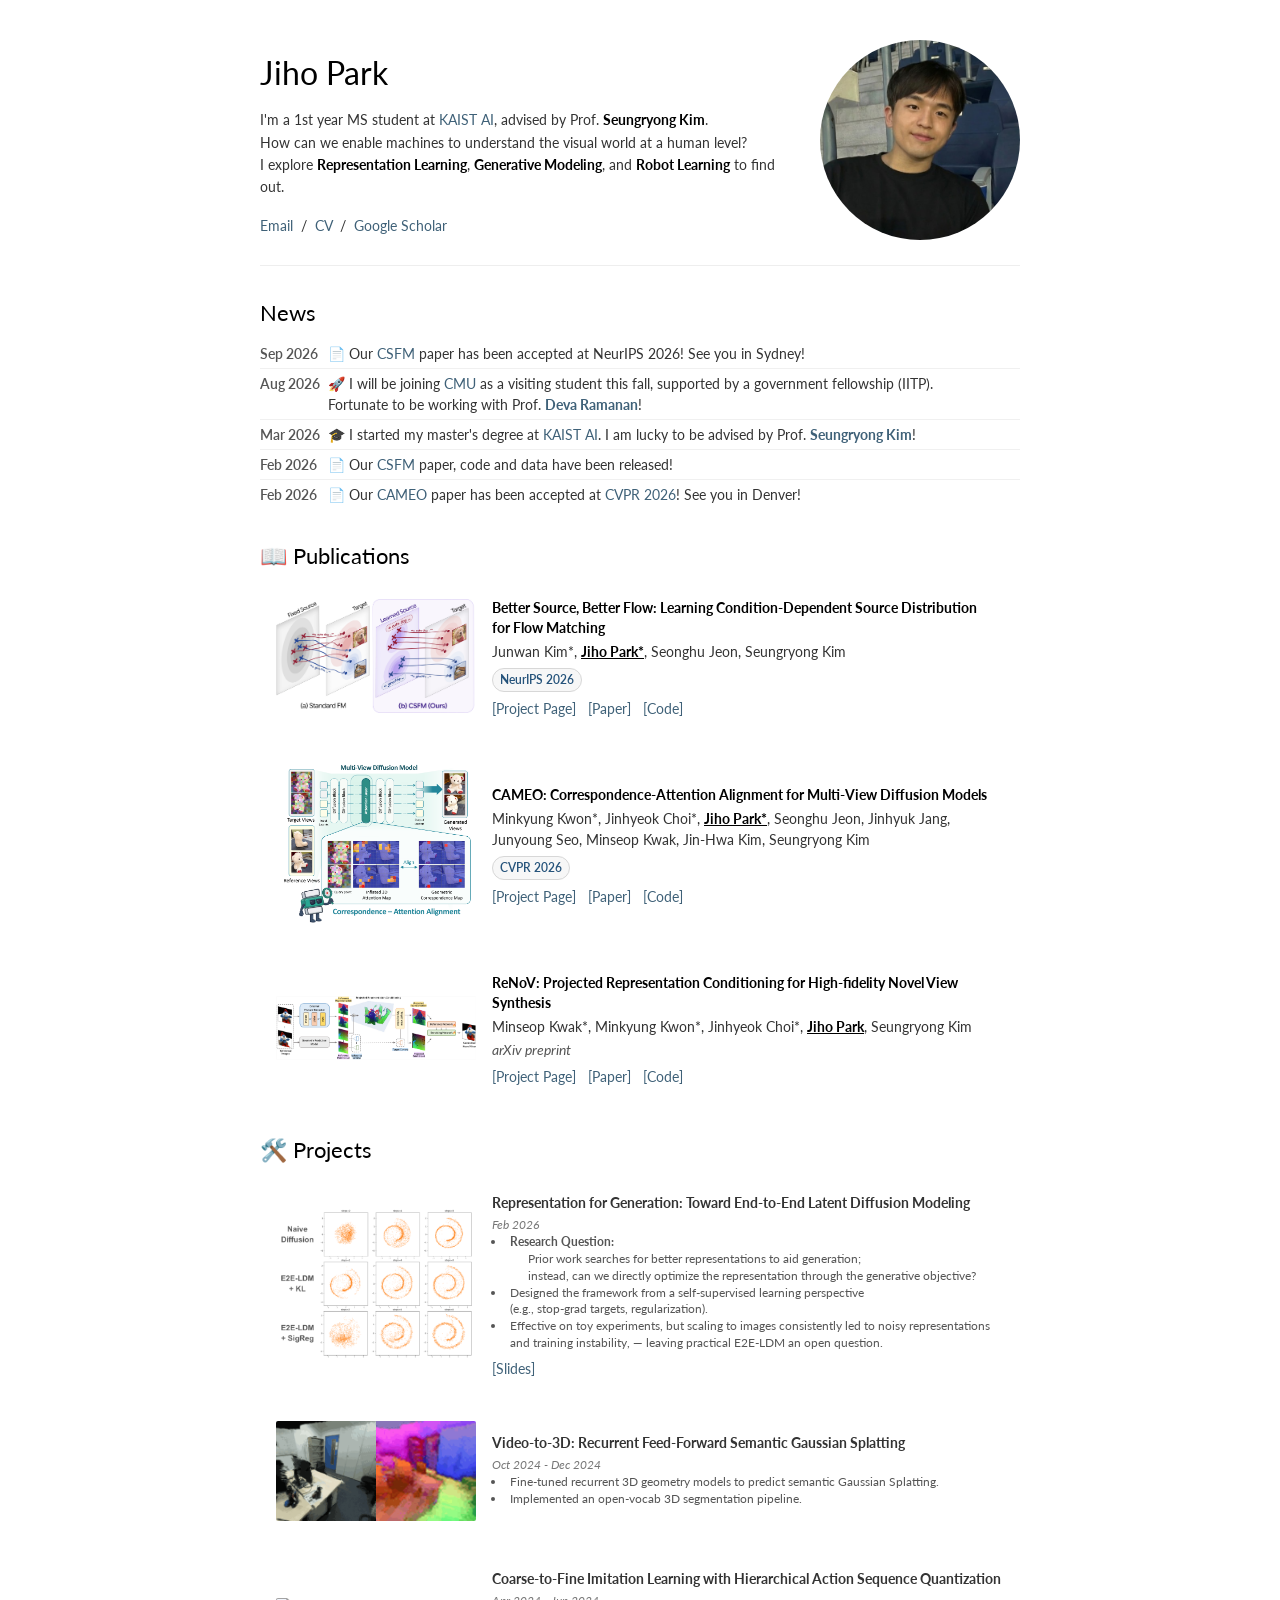
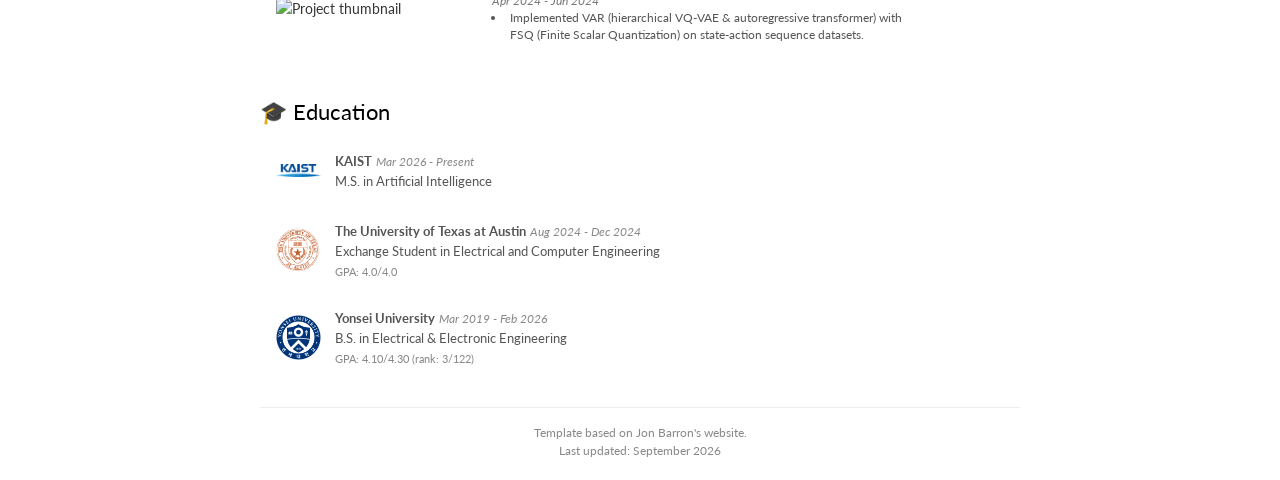
==== commit 643376a3: "Link and emphasize faculty names" ====
--- a/index.html
+++ b/index.html
@@ -19,7 +19,7 @@
           <!-- <p class="pronunciation">[pronunciation guide]</p> -->
 
           <p class="bio">
-            I'm a 1st year MS student at <a href="https://gsai.kaist.ac.kr/">KAIST AI</a>, advised by Prof. <a href="https://cvlab.kaist.ac.kr/">Seungryong Kim</a>. 
+            I'm a 1st year MS student at <a href="https://gsai.kaist.ac.kr/">KAIST AI</a>, advised by Prof. <a href="https://cvlab.kaist.ac.kr/"><strong>Seungryong Kim</strong></a>.
             <br> How can we enable machines to understand the visual world at a human level?
             <br> I explore <strong>Representation Learning</strong>, <strong>Generative Modeling</strong>, and <strong>Robot Learning</strong> to find out.
           </p>
@@ -58,8 +58,8 @@
         <h2> News</h2>
         <ul class="news-list">
           <li><span class="news-date">Sep 2026</span><span class="news-text">📄 Our <a href="https://junwankimm.github.io/CSFM/">CSFM</a> paper has been accepted at NeurIPS 2026! See you in Sydney!</span></li>
-          <li><span class="news-date">Aug 2026</span><span class="news-text">🚀 I will be joining <a href="https://www.cmu.edu/">CMU</a> as a visiting student this fall, supported by a government fellowship (IITP). <br>Fortunate to be working with Prof. <a href="https://scholar.google.com/citations?hl=en&amp;user=9B8PoXUAAAAJ">Deva Ramanan</a>!</span></li>
-          <li><span class="news-date">Mar 2026</span><span class="news-text">🎓 I started my master's degree at <a href="https://gsai.kaist.ac.kr/">KAIST AI</a>. I am lucky to be advised by Prof. Seungryong Kim!</span></li>
+          <li><span class="news-date">Aug 2026</span><span class="news-text">🚀 I will be joining <a href="https://www.cmu.edu/">CMU</a> as a visiting student this fall, supported by a government fellowship (IITP). <br>Fortunate to be working with Prof. <a href="https://scholar.google.com/citations?hl=en&amp;user=9B8PoXUAAAAJ"><strong>Deva Ramanan</strong></a>!</span></li>
+          <li><span class="news-date">Mar 2026</span><span class="news-text">🎓 I started my master's degree at <a href="https://gsai.kaist.ac.kr/">KAIST AI</a>. I am lucky to be advised by Prof. <a href="https://scholar.google.com/citations?hl=ko&amp;user=cIK1hS8AAAAJ"><strong>Seungryong Kim</strong></a>!</span></li>
           <li><span class="news-date">Feb 2026</span><span class="news-text">📄 Our <a href="https://junwankimm.github.io/CSFM/">CSFM</a> paper, code and data have been released!</span></li>
           <li><span class="news-date">Feb 2026</span><span class="news-text">📄 Our <a href="https://cvlab-kaist.github.io/CAMEO/">CAMEO</a> paper has been accepted at <a href="https://cvpr.thecvf.com/">CVPR 2026</a>! See you in Denver!</span></li>
         </ul>
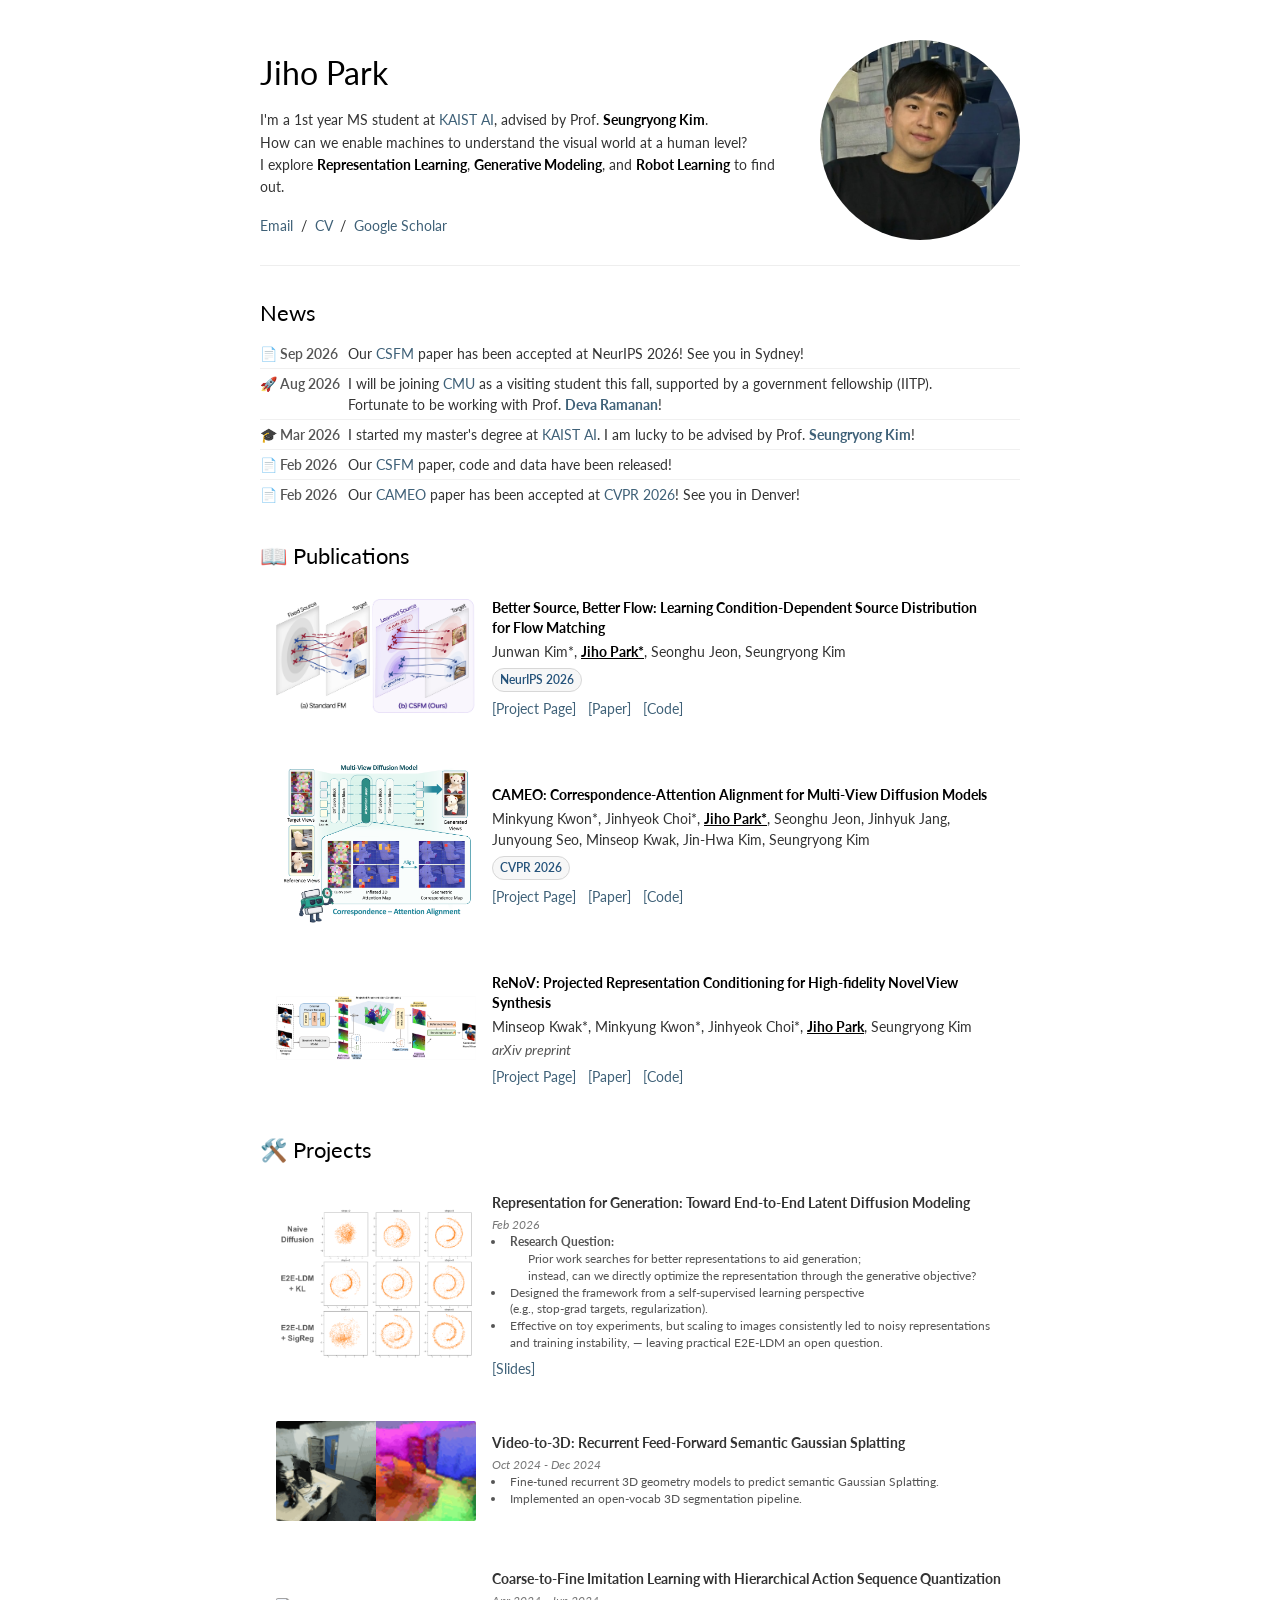
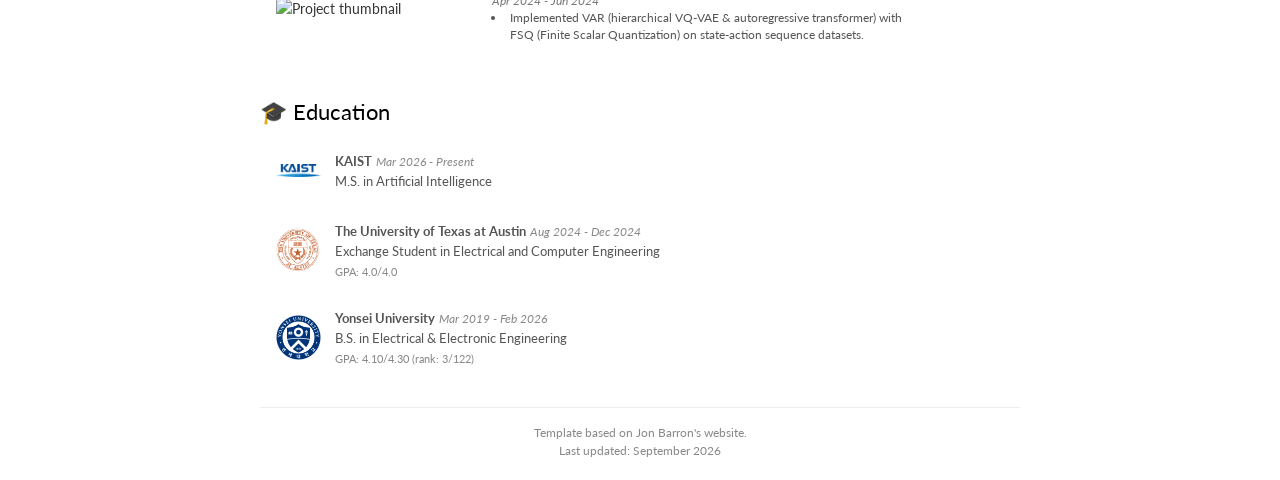
==== commit 48d32742: "Move news emojis before dates" ====
--- a/index.html
+++ b/index.html
@@ -57,11 +57,11 @@
       <section class="news-section">
         <h2> News</h2>
         <ul class="news-list">
-          <li><span class="news-date">Sep 2026</span><span class="news-text">📄 Our <a href="https://junwankimm.github.io/CSFM/">CSFM</a> paper has been accepted at NeurIPS 2026! See you in Sydney!</span></li>
-          <li><span class="news-date">Aug 2026</span><span class="news-text">🚀 I will be joining <a href="https://www.cmu.edu/">CMU</a> as a visiting student this fall, supported by a government fellowship (IITP). <br>Fortunate to be working with Prof. <a href="https://scholar.google.com/citations?hl=en&amp;user=9B8PoXUAAAAJ"><strong>Deva Ramanan</strong></a>!</span></li>
-          <li><span class="news-date">Mar 2026</span><span class="news-text">🎓 I started my master's degree at <a href="https://gsai.kaist.ac.kr/">KAIST AI</a>. I am lucky to be advised by Prof. <a href="https://scholar.google.com/citations?hl=ko&amp;user=cIK1hS8AAAAJ"><strong>Seungryong Kim</strong></a>!</span></li>
-          <li><span class="news-date">Feb 2026</span><span class="news-text">📄 Our <a href="https://junwankimm.github.io/CSFM/">CSFM</a> paper, code and data have been released!</span></li>
-          <li><span class="news-date">Feb 2026</span><span class="news-text">📄 Our <a href="https://cvlab-kaist.github.io/CAMEO/">CAMEO</a> paper has been accepted at <a href="https://cvpr.thecvf.com/">CVPR 2026</a>! See you in Denver!</span></li>
+          <li><span class="news-date">📄 Sep 2026</span><span class="news-text">Our <a href="https://junwankimm.github.io/CSFM/">CSFM</a> paper has been accepted at NeurIPS 2026! See you in Sydney!</span></li>
+          <li><span class="news-date">🚀 Aug 2026</span><span class="news-text">I will be joining <a href="https://www.cmu.edu/">CMU</a> as a visiting student this fall, supported by a government fellowship (IITP). <br>Fortunate to be working with Prof. <a href="https://scholar.google.com/citations?hl=en&amp;user=9B8PoXUAAAAJ"><strong>Deva Ramanan</strong></a>!</span></li>
+          <li><span class="news-date">🎓 Mar 2026</span><span class="news-text">I started my master's degree at <a href="https://gsai.kaist.ac.kr/">KAIST AI</a>. I am lucky to be advised by Prof. <a href="https://scholar.google.com/citations?hl=ko&amp;user=cIK1hS8AAAAJ"><strong>Seungryong Kim</strong></a>!</span></li>
+          <li><span class="news-date">📄 Feb 2026</span><span class="news-text">Our <a href="https://junwankimm.github.io/CSFM/">CSFM</a> paper, code and data have been released!</span></li>
+          <li><span class="news-date">📄 Feb 2026</span><span class="news-text">Our <a href="https://cvlab-kaist.github.io/CAMEO/">CAMEO</a> paper has been accepted at <a href="https://cvpr.thecvf.com/">CVPR 2026</a>! See you in Denver!</span></li>
         </ul>
       </section>
 
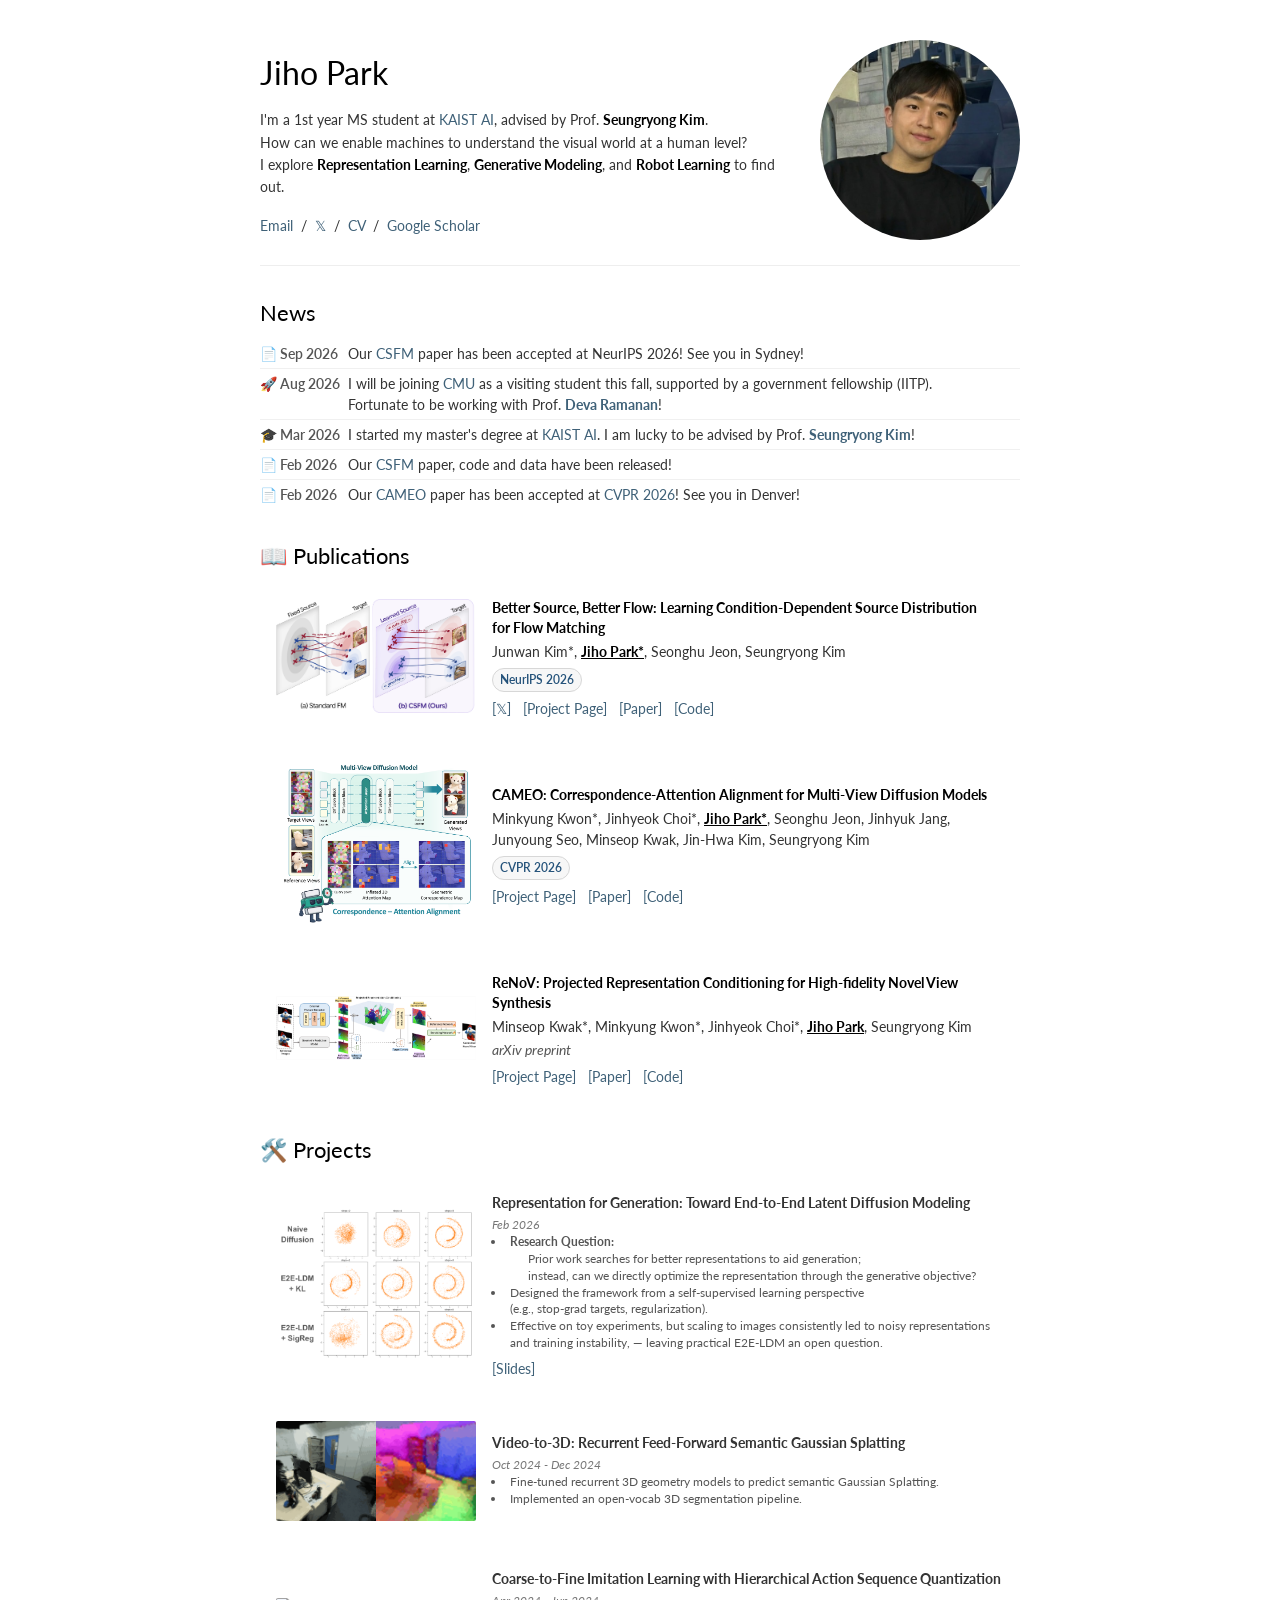
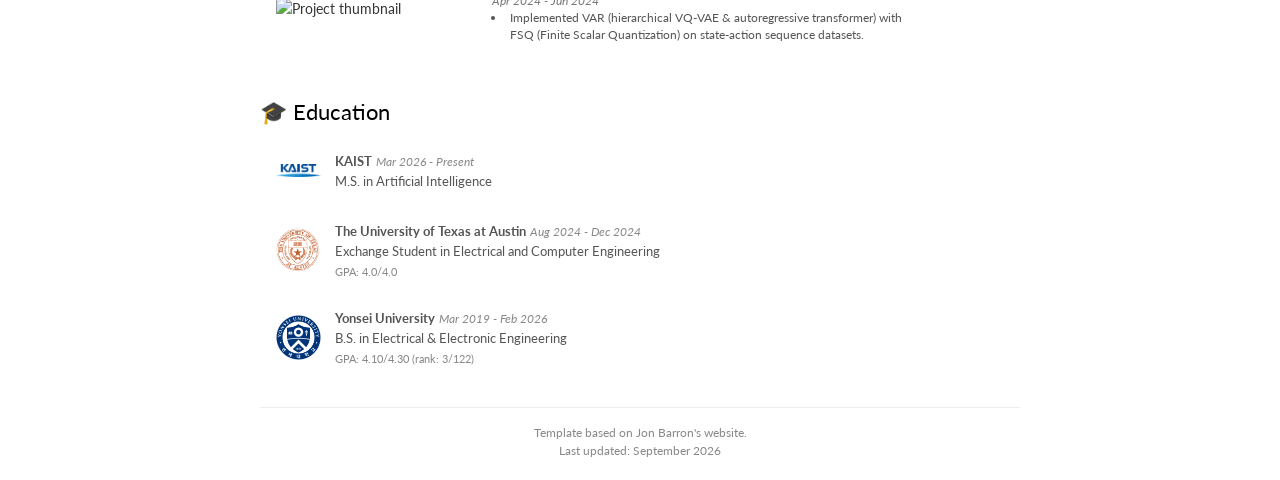
==== commit 736a4e7b: "Add X links to header and Better Source, Better Flow Co-Authored-By: Claude Opus 5.5 <noreply@anthro" ====
--- a/index.html
+++ b/index.html
@@ -41,6 +41,7 @@
 
           <p class="links">
             <a href="mailto:jihop00@kaist.ac.kr">Email</a> &nbsp;/&nbsp;
+            <a href="https://x.com/qkrwlgh0314">𝕏</a> &nbsp;/&nbsp;
             <a href="data/cv.pdf">CV</a> &nbsp;/&nbsp;
             <a href="https://scholar.google.com/citations?user=1nWhimQAAAAJ&hl">Google Scholar</a> 
             <!-- &nbsp;/&nbsp; -->
@@ -94,6 +95,7 @@
                 A brief description of what this paper does and its main contribution to the field.
               </p> -->
               <p class="pub-links">
+                <a href="https://x.com/qkrwlgh0314/status/2104698749880762688?a=Ic-82Tr1mNfdIcxoq4s&s=20">[𝕏]</a>
                 <a href="https://junwankimm.github.io/CSFM/">[Project Page]</a>
                 <a href="https://arxiv.org/abs/2602.05951">[Paper]</a>
                 <a href="https://github.com/junwankimm/CSFM">[Code]</a>
